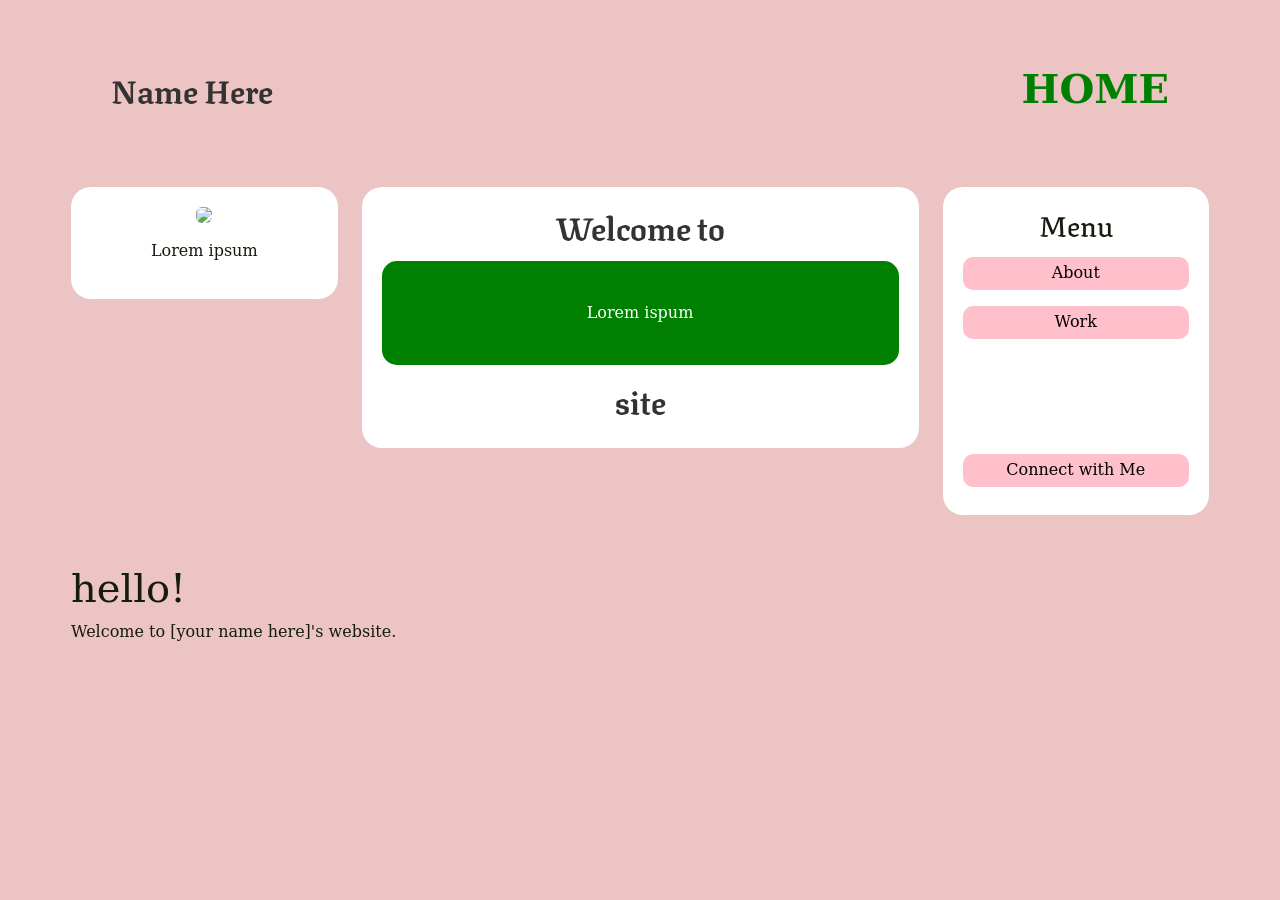
==== about.html @ 0a9ec125 "Copy from old repo" ====
<!DOCTYPE html>
<html lang="en">

	<head>
		<link rel="stylesheet" href="https://cdnjs.cloudflare.com/ajax/libs/animate.css/4.1.1/animate.min.css"/>
		
		<meta name="viewport" content="width=device-width, initial-scale=1">

		<title>Your Name Page</title>

		<link href="https://cdn.jsdelivr.net/npm/bootstrap@5.3.8/dist/css/bootstrap.min.css" rel="stylesheet" integrity="sha384-sRIl4kxILFvY47J16cr9ZwB07vP4J8+LH7qKQnuqkuIAvNWLzeN8tE5YBujZqJLB" crossorigin="anonymous">

		<link href="./styles/style.css" rel="stylesheet">
	</head>
	
	<body>
    <header> 
      <div class="container mt-4"> 
        <div class="header d-flex justify-content-between align-items-center">
          <h2>Name Here</h2>
          <h1 class="fw-bold">HOME</h1>
        </div>
      </div>
    </header>
    <div class="container mt-4">
      <div class="row g-4">
        <!--Left-->
        <div class="col-md-3">
          <div class="card-custom text-center">
            <img src="https://via.placeholder.com/200" class="img-fluid rounded mb-3">
            <p>Lorem ipsum</p>
          </div>
        </div>
        <!--Center-->
        <div class="col-md-6">
          <div class="card-custom text-center">
            <h2>Welcome to</h2>
            <div class="green-box my-3">
              Lorem ispum
            </div>
            <h2>site</h2>
          </div>
        </div>
        <!--Right-->
        <div class="col-md-3">
          <div class="card-custom text-center">
            <h3>Menu</h3>
            <button class="btn btn-pink w-100 my-2">About</button>
            <button class="btn btn-pink w-100 my-2">Work</button>
            <div class="my-3">
              <span class="circle"></span>
              <span class="circle"></span>
              <span class="circle"></span>
            </div>
            <button class="btn btn-pink w-100 my-2">Connect with Me</button>
          </div>
        </div>
      </div>
    </div>

		<div class="container py-5">
                <h1>hello!</h1>
                <p>Welcome to [your name here]'s website.</p>
		</div>

        <!-- and here -->

		<script src="https://cdn.jsdelivr.net/npm/bootstrap@5.3.8/dist/js/bootstrap.bundle.min.js" integrity="sha384-FKyoEForCGlyvwx9Hj09JcYn3nv7wiPVlz7YYwJrWVcXK/BmnVDxM+D2scQbITxI" crossorigin="anonymous"></script>
		<script src="js/main.js"></script>
	</body>
</html>
---- styles/style.css ----
@import url('https://fonts.googleapis.com/css2?family=Texturina:ital,opsz,wght@0,12..72,100..900;1,12..72,100..900&display=swap');

@font-face {
    font-family: "DejaVu Serif";
    src: url("fonts/DejaVuSerif.ttf") format("truetype");
}

:root {
    --bg-color: #ecc4c3; 
    --text-color: #151C0D; 
    --highlight-color-one: #83944C; 
    --highlight-color-two: #DFA768; 
}

body {
    background-color: var(--bg-color);
    color: var(--text-color);
    font-family: "DejaVu Serif", serif;
    
}
/* Hero Section */
.hero-section {
    background: url('../images/fheader.jpg') no-repeat center;
    opacity: 50%;
    background-size: cover;
    background-position: center;
    padding-top: 100px;
    height: 25vh;
    display: flex;
    align-items: left;
    justify-content: left;
    color: white;
}

.bg-light {
    background-color: red;
}

.hero-section h1 {
    color: #915466;
    font-family: "DejaVu Serif", serif;
    font-weight: 600;
}

h2, h3, h4, h5 {
    font-family: "Texturina", serif;
    color: #151C0D;
}

.hero-section .lead {
    font-size: 1.5rem;
}

.carousel-inner img {
    width: 100%; 
    aspect-ratio: 16/9;
    object-fit: cover;
}

.carousel-control-prev img {
    width: 50%; 
    aspect-ratio: 1/1;
    object-fit: cover;
}

.carousel-control-next img {
    width: 50%; 
    aspect-ratio: 1/1;
    object-fit: cover;
}

.btn {
    background-color: var(--highlight-color-two);
    color: #151C0D;
    border: none;
    padding: 2%;
}

.work-card img {
    height: 300px;
    object-fit: cover;
    border-radius: 5%;
    filter: sepia(20%);
}

.work-card {
    font-family: "DejaVu Serif", serif;
    border-radius: 5%;
    border: none;
    background: #83944C;
    color: #FFFDF1;
}

h2 {
    font-weight: 700;
    color: #333;
}

.modal-body img {
    width: 100%;
}

.container { 
    padding: 1px
}

.footer { 
    width: 100%;
    height: 10vh;
    background-color: #ac7283;
    list-style-type: none;
    display: flex;
    padding-top: 3%;
}

.footer-link { 
    color: #fcf9f0;
    text-decoration: none;
}

.card-custom { 
  background: white; 
  border-radius: 20px; 
  padding: 20px; 
}

.header { 
  background: url('image') center/cover no-repeat;
  border-radius: 20px; 
  padding: 40px; 
  color: green; 
}

.green-box { 
  background-color: green; 
  color: white; 
  padding: 40px; 
  border-radius: 15px; 
}

.btn-pink { 
  background-color: pink; 
  color: black; 
  border-radius: 10px; 
}

.circle { 
  width: 50px; 
  height: 50px; 
  background: white; 
  border-radius: 50%; 
  display: inline-block; 
  margin: 5px;
}
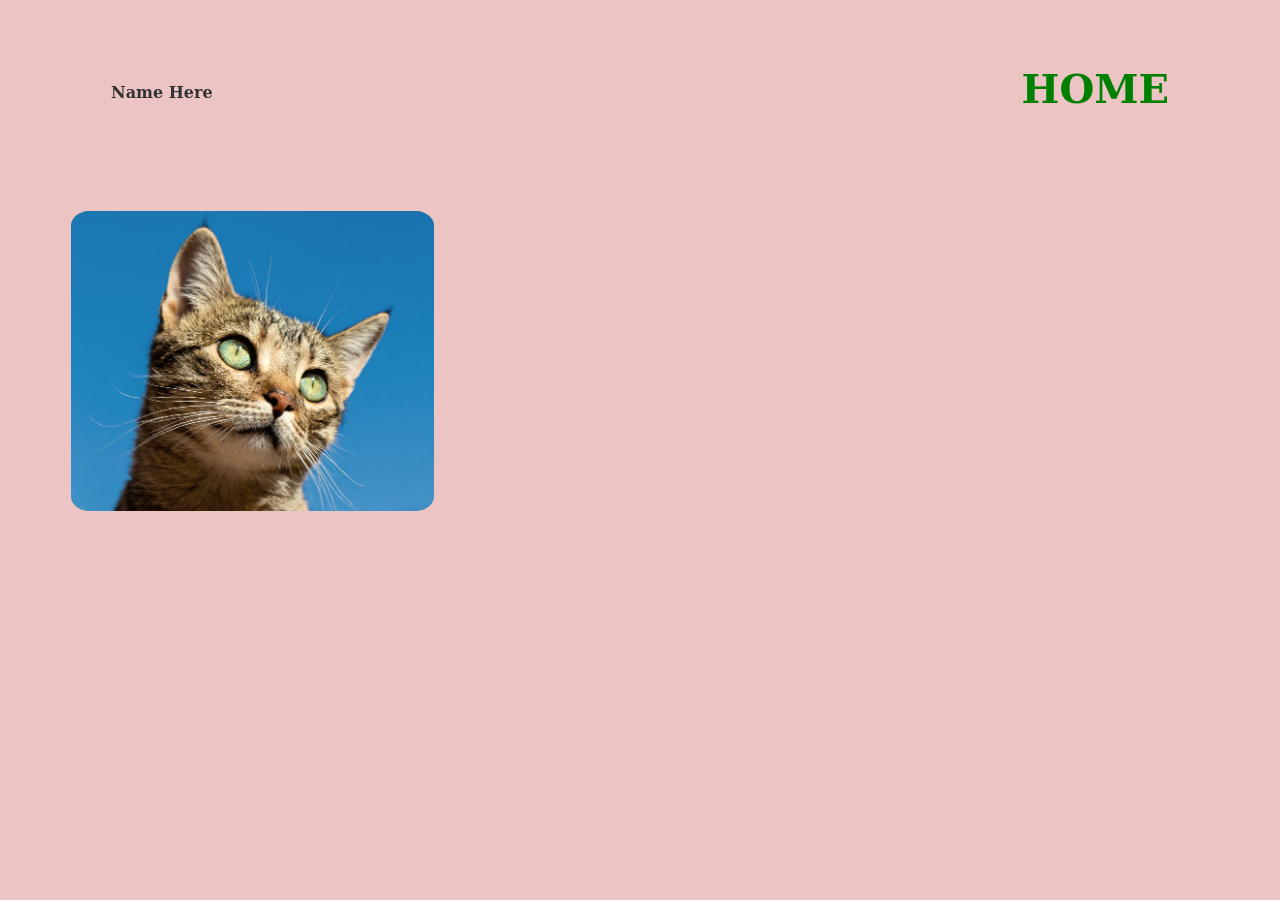
==== commit b9248787: "About, home Learning gallery, added links" ====
--- a/about.html
+++ b/about.html
@@ -6,7 +6,7 @@
 		
 		<meta name="viewport" content="width=device-width, initial-scale=1">
 
-		<title>Your Name Page</title>
+		<title>Gwynnevere Vang</title>
 
 		<link href="https://cdn.jsdelivr.net/npm/bootstrap@5.3.8/dist/css/bootstrap.min.css" rel="stylesheet" integrity="sha384-sRIl4kxILFvY47J16cr9ZwB07vP4J8+LH7qKQnuqkuIAvNWLzeN8tE5YBujZqJLB" crossorigin="anonymous">
 
@@ -17,54 +17,26 @@
     <header> 
       <div class="container mt-4"> 
         <div class="header d-flex justify-content-between align-items-center">
-          <h2>Name Here</h2>
+          <a class="about-link" href="index.html">Name Here</a>
           <h1 class="fw-bold">HOME</h1>
         </div>
       </div>
     </header>
-    <div class="container mt-4">
-      <div class="row g-4">
-        <!--Left-->
-        <div class="col-md-3">
-          <div class="card-custom text-center">
-            <img src="https://via.placeholder.com/200" class="img-fluid rounded mb-3">
-            <p>Lorem ipsum</p>
-          </div>
-        </div>
-        <!--Center-->
-        <div class="col-md-6">
-          <div class="card-custom text-center">
-            <h2>Welcome to</h2>
-            <div class="green-box my-3">
-              Lorem ispum
+    <section id="work" class="py-5 sans-serif">
+        <div class="container">
+          <div class="row g-4">
+            <!-- Work 1 -->
+            <div class="col-md-4">
+              <div class="card h-100 work-card">
+                <img src="images/bluecat.webp" alt="A grey striped cat with bright blue eyes class=image">
+                  <dic class="overlay" data-bs-toggle="modal" data-bs-target="#projOneDetails">
+                  </dic>
+                  
+                </div>
+              </div>
             </div>
-            <h2>site</h2>
-          </div>
-        </div>
-        <!--Right-->
-        <div class="col-md-3">
-          <div class="card-custom text-center">
-            <h3>Menu</h3>
-            <button class="btn btn-pink w-100 my-2">About</button>
-            <button class="btn btn-pink w-100 my-2">Work</button>
-            <div class="my-3">
-              <span class="circle"></span>
-              <span class="circle"></span>
-              <span class="circle"></span>
-            </div>
-            <button class="btn btn-pink w-100 my-2">Connect with Me</button>
-          </div>
-        </div>
-      </div>
+
     </div>
-
-		<div class="container py-5">
-                <h1>hello!</h1>
-                <p>Welcome to [your name here]'s website.</p>
-		</div>
-
-        <!-- and here -->
-
 		<script src="https://cdn.jsdelivr.net/npm/bootstrap@5.3.8/dist/js/bootstrap.bundle.min.js" integrity="sha384-FKyoEForCGlyvwx9Hj09JcYn3nv7wiPVlz7YYwJrWVcXK/BmnVDxM+D2scQbITxI" crossorigin="anonymous"></script>
 		<script src="js/main.js"></script>
 	</body>
--- a/styles/style.css
+++ b/styles/style.css
@@ -151,4 +151,33 @@
   border-radius: 50%; 
   display: inline-block; 
   margin: 5px;
+}
+
+.about-link { 
+    font-weight: 700;
+    color: #333;
+    text-decoration: none;
+}
+
+.image {
+  display: block;
+  width: 100%;
+  height: auto;
+}
+
+.overlay {
+  position: absolute;
+  top: 0;
+  bottom: 0;
+  left: 0;
+  right: 0;
+  height: 100%;
+  width: 100%;
+  opacity: 0;
+  transition: .5s ease;
+  background-color: #008CBA;
+}
+
+.container:hover .overlay {
+  opacity: 1;
 }
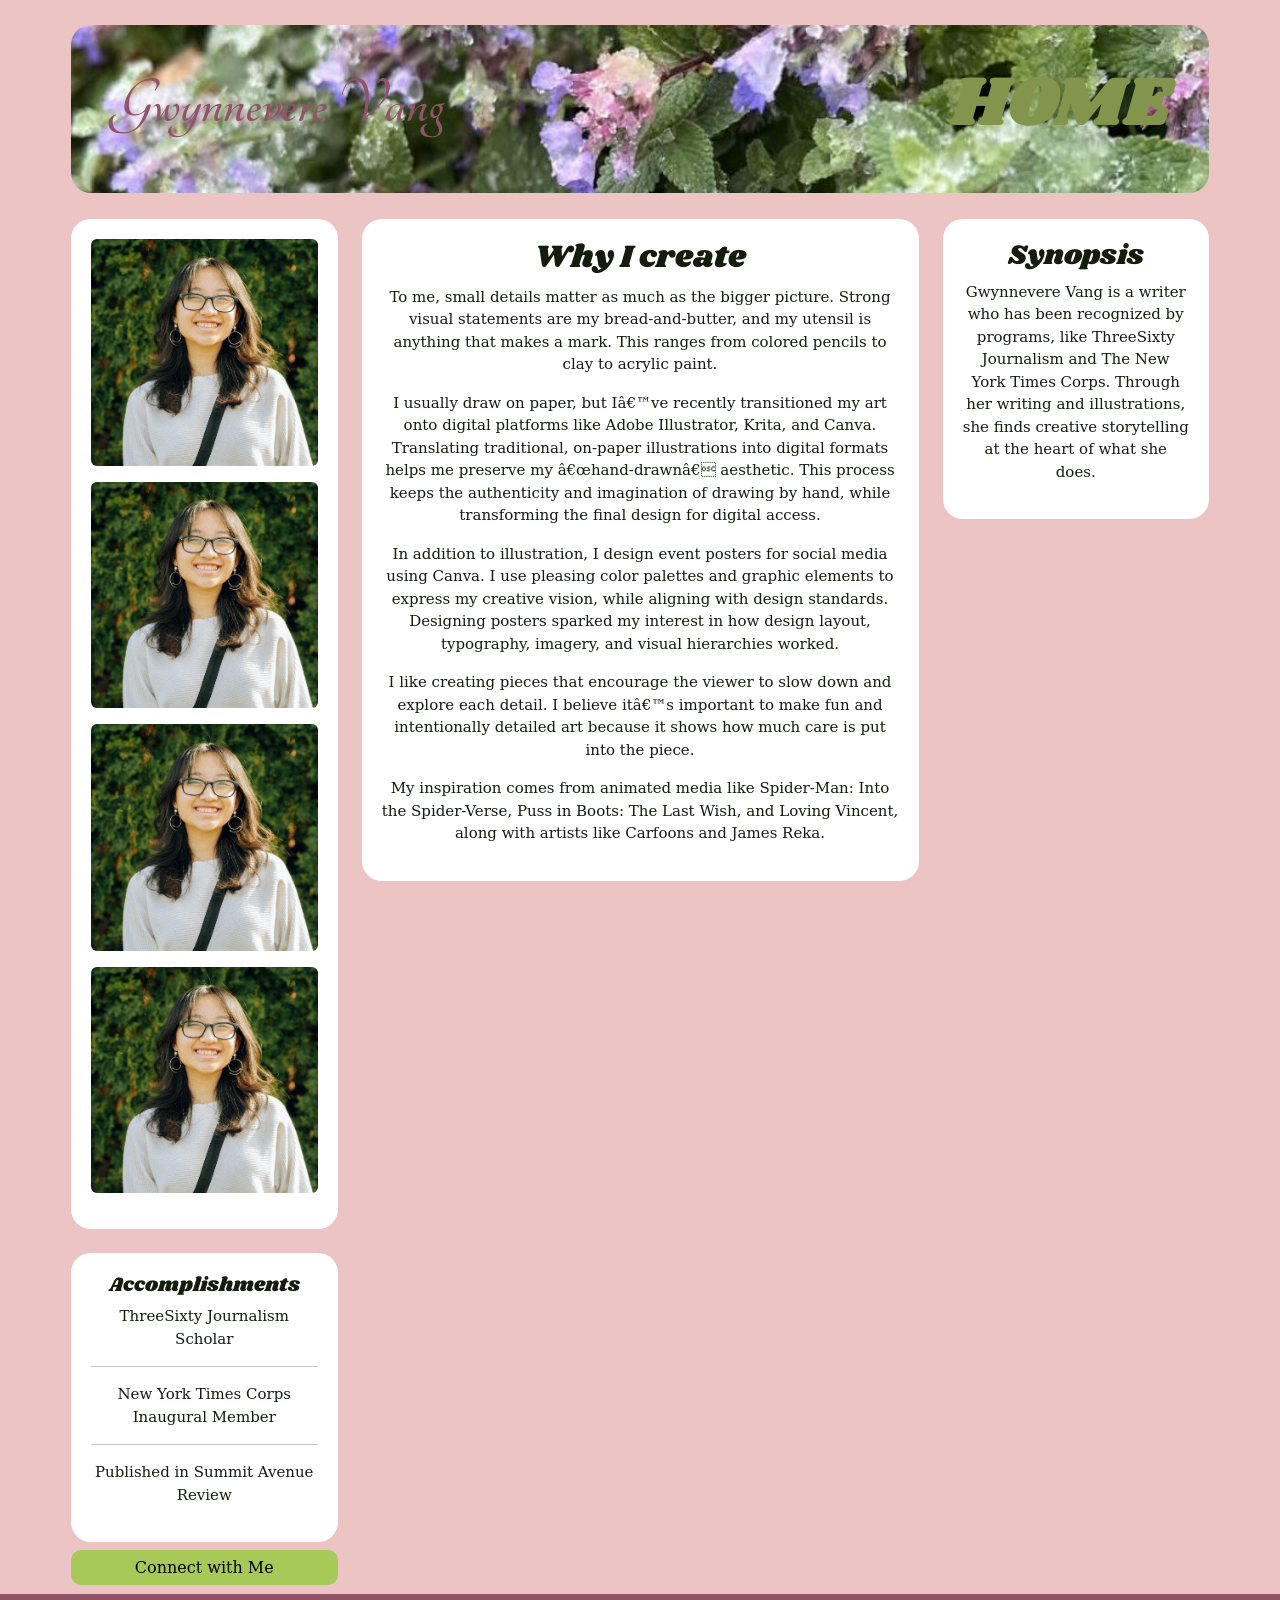
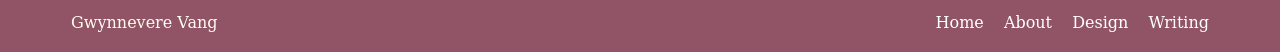
==== commit 16ed3759: "Formatted About page, links Formatted my About page, added links to my pages" ====
--- a/about.html
+++ b/about.html
@@ -17,24 +17,70 @@
     <header> 
       <div class="container mt-4"> 
         <div class="header d-flex justify-content-between align-items-center">
-          <a class="about-link" href="index.html">Name Here</a>
-          <h1 class="fw-bold">HOME</h1>
+          <h2 class="about-link" href="index.html">Gwynnevere Vang</h2>
+          <h1 class="fw-bold" href="index.html">HOME</h1>
         </div>
       </div>
     </header>
-    <section id="work" class="py-5 sans-serif">
-        <div class="container">
-          <div class="row g-4">
-            <!-- Work 1 -->
-            <div class="col-md-4">
-              <div class="card h-100 work-card">
-                <img src="images/bluecat.webp" alt="A grey striped cat with bright blue eyes class=image">
-                  <dic class="overlay" data-bs-toggle="modal" data-bs-target="#projOneDetails">
-                  </dic>
-                  
-                </div>
-              </div>
+    <div class="container mt-4">
+      <div class="row g-4">
+        <!--Left-->
+        <div class="col-md-3">
+          <div class="card-custom text-center">
+            <img src="images/headshot.webp" class="img-fluid rounded mb-3">
+            <img src="images/headshot.webp" class="img-fluid rounded mb-3">
+            <img src="images/headshot.webp" class="img-fluid rounded mb-3">
+            <img src="images/headshot.webp" class="img-fluid rounded mb-3">
+          </div>
+        </div>
+        <!--Center-->
+        <div class="col-md-6">
+          <div class="card-custom text-center">
+            <h2>Why I create</h2>
+            <p>
+              To me, small details matter as much as the bigger picture. Strong visual statements are my bread-and-butter, and my utensil is anything that makes a mark. This ranges from colored pencils to clay to acrylic paint.
+            </p>
+            <p>I usually draw on paper, but I’ve recently transitioned my art onto digital platforms like Adobe Illustrator, Krita, and Canva. Translating traditional, on-paper illustrations into digital formats helps me preserve my “hand-drawn” aesthetic. This process keeps the authenticity and imagination of drawing by hand, while transforming the final design for digital access.
+            </p>
+            <p>In addition to illustration, I design event posters for social media using Canva. I use pleasing color palettes and graphic elements to express my creative vision, while aligning with design standards. Designing posters sparked my interest in how design layout, typography, imagery, and visual hierarchies worked.</p>
+            <p>I like creating pieces that encourage the viewer to slow down and explore each detail. I believe it’s important to make fun and intentionally detailed art because it shows how much care is put into the piece. </p>
+            <p>My inspiration comes from animated media like Spider-Man: Into the Spider-Verse, Puss in Boots: The Last Wish, and Loving Vincent, along with artists like Carfoons and James Reka. 
+            </p>
+          </div>
+        </div>
+        <!--Right-->
+        <div class="col-md-3">
+          <div class="card-custom text-center">
+            <h3>Synopsis</h3>
+            <p>Gwynnevere Vang is a writer who has been recognized by programs, like ThreeSixty Journalism and The New York Times Corps. Through her writing and illustrations, she finds creative storytelling at the heart of what she does. </p>
             </div>
+        </div>
+        <div class="col-md-3">
+          <div class="card-custom text-center">
+            <h5>Accomplishments</h5>
+            <p>ThreeSixty Journalism Scholar</p>
+            <hr>
+            <p>New York Times Corps  Inaugural Member</p>
+            <hr>
+            <p>Published in Summit Avenue Review</p>
+            </div>
+            <button class="btn btn-green w-100 my-2">Connect with Me</button>
+          </div>
+        </div>
+      </div>
+    </div>
+
+    <footer class="footer p-3">
+      <div class="container d-flex justify-content-between">
+        <span>Gwynnevere Vang</span>
+        <div>
+          <a href="index.html">Home</a>
+          <a href="#">About</a>
+          <a href="design.html">Design</a>
+          <a href="writing.html">Writing</a>
+        </div>
+      </div>
+    </footer>
 
     </div>
 		<script src="https://cdn.jsdelivr.net/npm/bootstrap@5.3.8/dist/js/bootstrap.bundle.min.js" integrity="sha384-FKyoEForCGlyvwx9Hj09JcYn3nv7wiPVlz7YYwJrWVcXK/BmnVDxM+D2scQbITxI" crossorigin="anonymous"></script>
--- a/styles/style.css
+++ b/styles/style.css
@@ -1,4 +1,8 @@
 @import url('https://fonts.googleapis.com/css2?family=Texturina:ital,opsz,wght@0,12..72,100..900;1,12..72,100..900&display=swap');
+
+@import url('https://fonts.googleapis.com/css2?family=Shrikhand&display=swap');
+
+@import url('https://fonts.googleapis.com/css2?family=Tangerine:wght@400;700&display=swap');
 
 @font-face {
     font-family: "DejaVu Serif";
@@ -32,18 +36,25 @@
     color: white;
 }
 
-.bg-light {
-    background-color: red;
+.hero-section h1 {
+    color: #915466;
+    font-family: "Shrikhand";
 }
 
-.hero-section h1 {
+.header h1 { 
+    font-family: "Shrikhand";
+    font-size: 67px;
+}
+
+.header h2 { 
+    font-family: "Tangerine";
+    font-size: 67px;
+    font-weight: 200px;
     color: #915466;
-    font-family: "DejaVu Serif", serif;
-    font-weight: 600;
 }
 
 h2, h3, h4, h5 {
-    font-family: "Texturina", serif;
+    font-family: "Shrikhand";
     color: #151C0D;
 }
 
@@ -76,6 +87,9 @@
     padding: 2%;
 }
 
+.btn-pink { 
+    background-color: #e99ab2;
+}
 .work-card img {
     height: 300px;
     object-fit: cover;
@@ -91,11 +105,6 @@
     color: #FFFDF1;
 }
 
-h2 {
-    font-weight: 700;
-    color: #333;
-}
-
 .modal-body img {
     width: 100%;
 }
@@ -104,53 +113,45 @@
     padding: 1px
 }
 
-.footer { 
-    width: 100%;
-    height: 10vh;
-    background-color: #ac7283;
-    list-style-type: none;
-    display: flex;
-    padding-top: 3%;
-}
-
-.footer-link { 
-    color: #fcf9f0;
-    text-decoration: none;
-}
-
 .card-custom { 
   background: white; 
   border-radius: 20px; 
   padding: 20px; 
+  font-size: 15px;
+}
+
+.card-custom h2 { 
+    text-align: center;
+}
+
+.card-custom img { 
+    width: auto; 
+    aspect-ratio: 1/1;  
+    object-fit: cover; 
 }
 
 .header { 
-  background: url('image') center/cover no-repeat;
+  background: url('../images/fheader.jpg') center/cover no-repeat;
   border-radius: 20px; 
   padding: 40px; 
-  color: green; 
+  color: #83944C; 
+}
+
+.header img { 
+    opacity: 75%;
 }
 
 .green-box { 
-  background-color: green; 
+  background-color: #a7c957; 
   color: white; 
   padding: 40px; 
   border-radius: 15px; 
 }
 
-.btn-pink { 
-  background-color: pink; 
+.btn-green { 
+  background-color: #a7c957; 
   color: black; 
   border-radius: 10px; 
-}
-
-.circle { 
-  width: 50px; 
-  height: 50px; 
-  background: white; 
-  border-radius: 50%; 
-  display: inline-block; 
-  margin: 5px;
 }
 
 .about-link { 
@@ -165,19 +166,13 @@
   height: auto;
 }
 
-.overlay {
-  position: absolute;
-  top: 0;
-  bottom: 0;
-  left: 0;
-  right: 0;
-  height: 100%;
-  width: 100%;
-  opacity: 0;
-  transition: .5s ease;
-  background-color: #008CBA;
+.footer { 
+    background-color: #915466;
+    color: #FFFDF1;
 }
 
-.container:hover .overlay {
-  opacity: 1;
+.footer a { 
+    color: white;
+    margin-left: 15px;
+    text-decoration: none;
 }
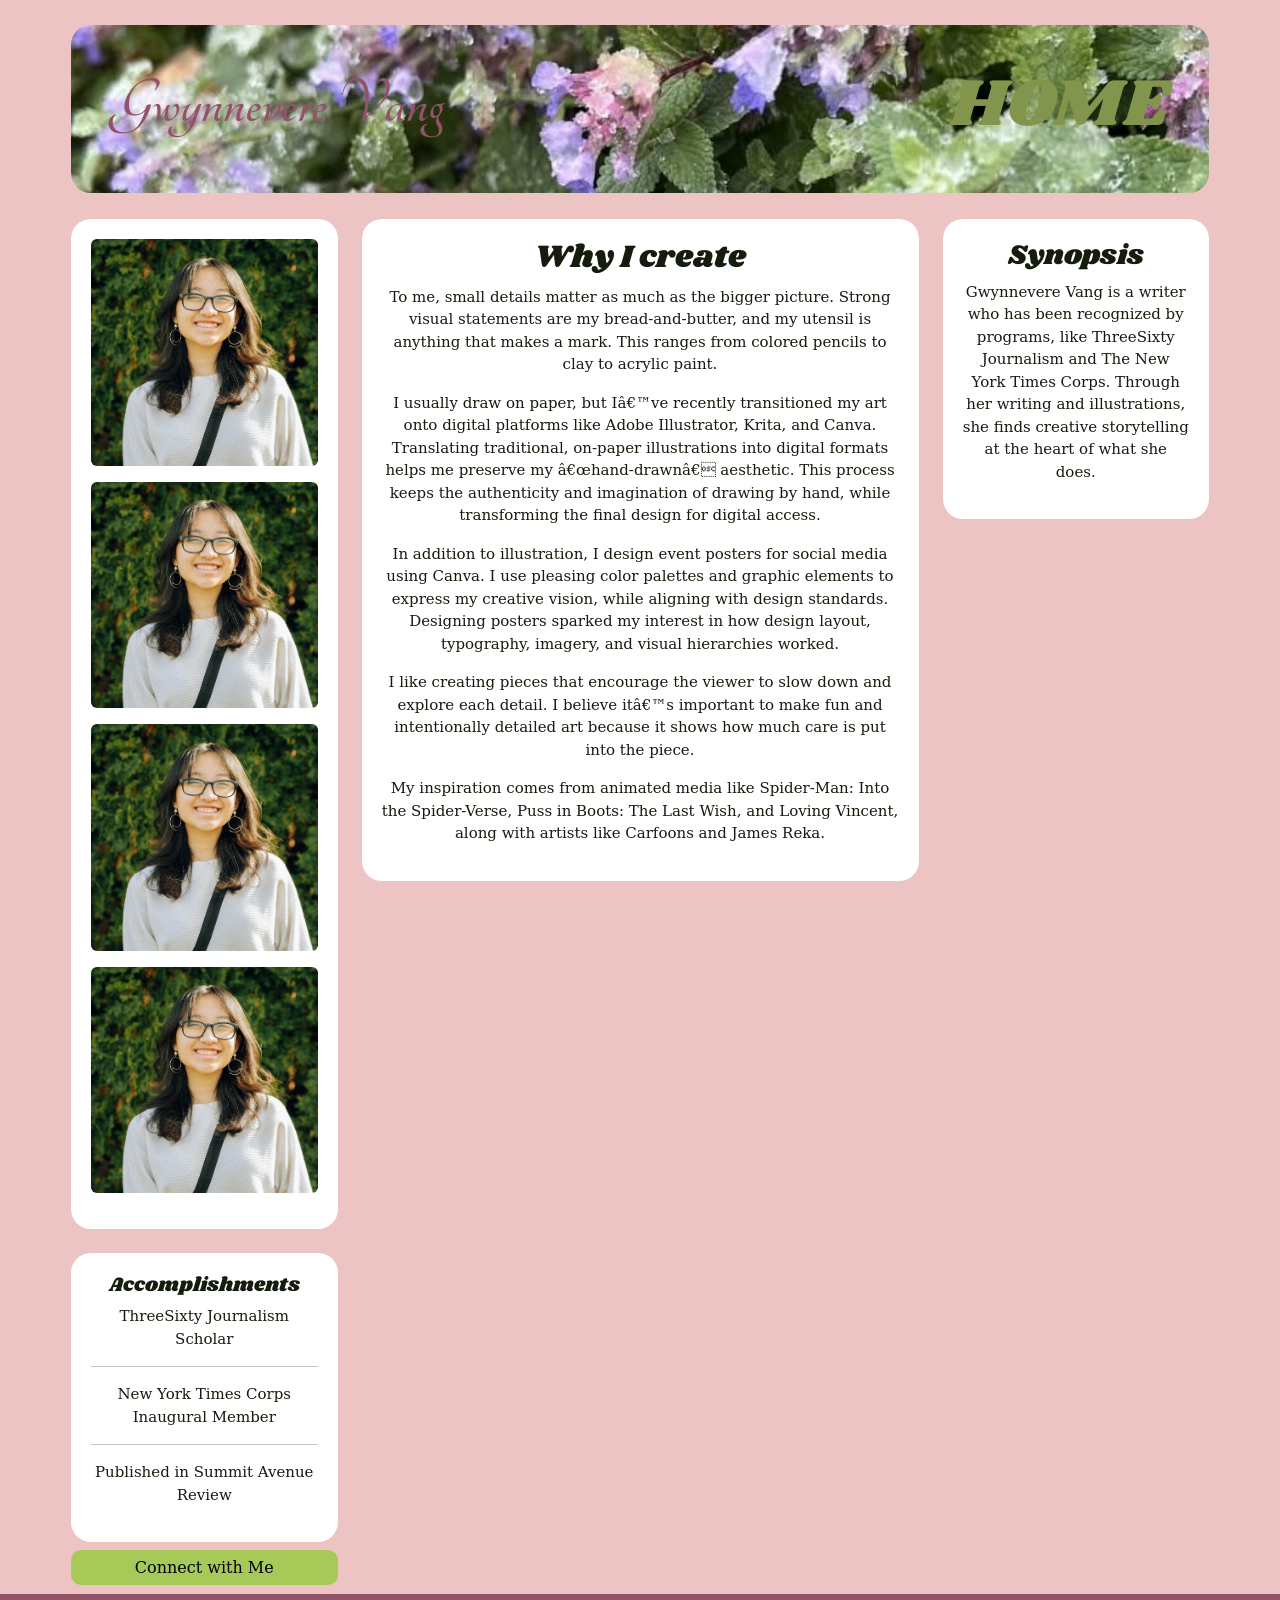
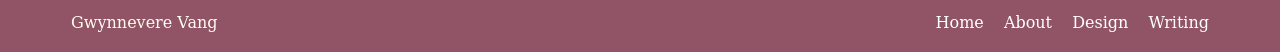
==== commit e3ca792a: "Design gallery Added my design page gallery, along with footer and header. I also added image hover," ====
--- a/about.html
+++ b/about.html
@@ -17,9 +17,9 @@
     <header> 
       <div class="container mt-4"> 
         <div class="header d-flex justify-content-between align-items-center">
-          <h2 class="about-link" href="index.html">Gwynnevere Vang</h2>
-          <h1 class="fw-bold" href="index.html">HOME</h1>
-        </div>
+          <h2 class="about-link"><a href="index.html">Gwynnevere Vang</a></h2>
+				<h1 class="home-link"><a href="index.html">HOME</a></h1>
+				</div>
       </div>
     </header>
     <div class="container mt-4">
--- a/styles/style.css
+++ b/styles/style.css
@@ -41,12 +41,17 @@
     font-family: "Shrikhand";
 }
 
-.header h1 { 
+.header a{ 
+    text-decoration: none;
+}
+
+.header h1 a{ 
     font-family: "Shrikhand";
     font-size: 67px;
-}
-
-.header h2 { 
+    color: #83944C;
+}
+
+.header h2 a{ 
     font-family: "Tangerine";
     font-size: 67px;
     font-weight: 200px;
@@ -146,6 +151,7 @@
   color: white; 
   padding: 40px; 
   border-radius: 15px; 
+  font-size: 30px;
 }
 
 .btn-green { 
@@ -160,10 +166,32 @@
     text-decoration: none;
 }
 
-.image {
+.card-custom img {
   display: block;
   width: 100%;
   height: auto;
+}
+
+.design-gallery { 
+    display: flex;
+    flex-wrap: wrap;
+    justify-content: center;
+    grid-gap: 15px;
+    padding: 20px;
+}
+
+.gallery-item img { 
+    width: 200px;
+    height: 200px;
+    object-fit: cover;
+    display: block;
+    opacity: 1;
+    transition: 0.3s ease;
+}
+
+.gallery-item img:hover { 
+    opacity: 0.5;
+    transform: 1.05;
 }
 
 .footer { 
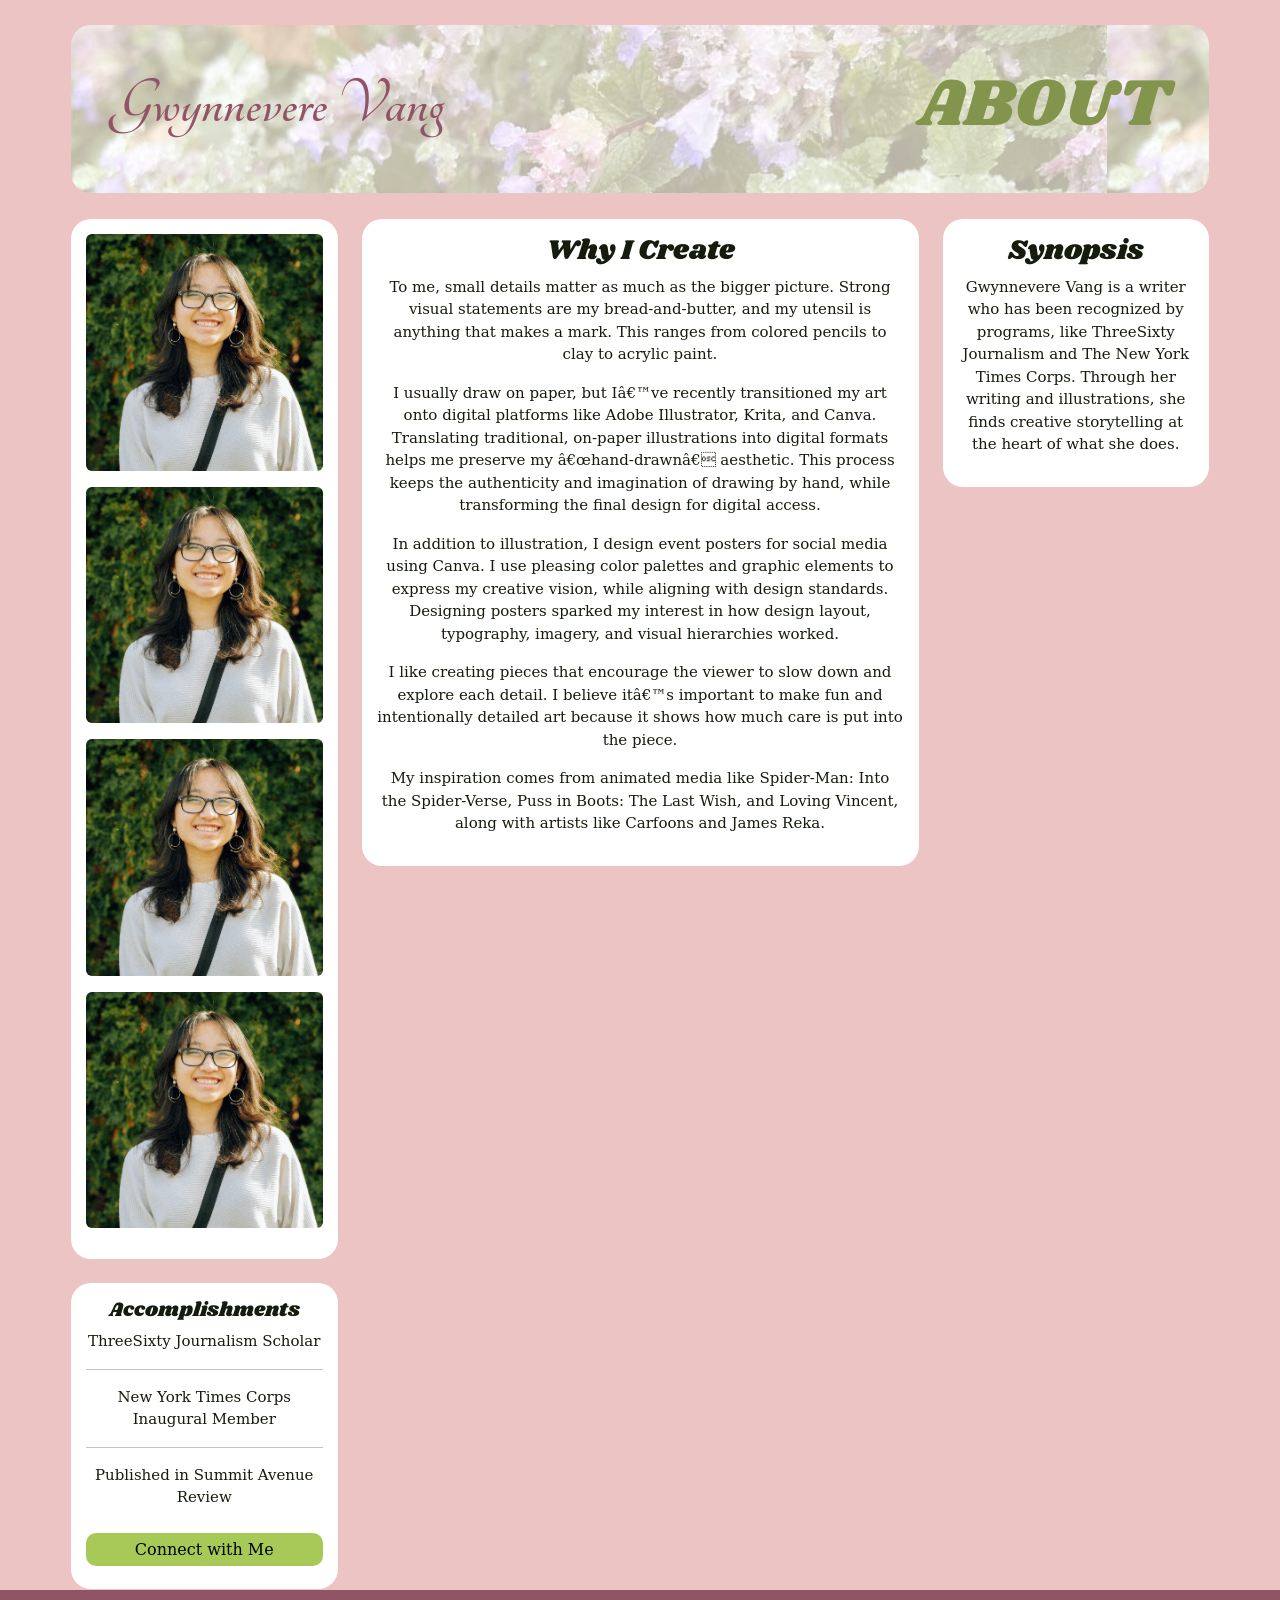
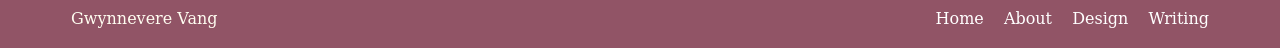
==== commit 702ec29e: "Update_05/06 Added animation, background blend, changed HOME center box fonts" ====
--- a/about.html
+++ b/about.html
@@ -18,7 +18,7 @@
       <div class="container mt-4"> 
         <div class="header d-flex justify-content-between align-items-center">
           <h2 class="about-link"><a href="index.html">Gwynnevere Vang</a></h2>
-				<h1 class="home-link"><a href="index.html">HOME</a></h1>
+				<h1 class="home-link"><a href="about.html">ABOUT</a></h1>
 				</div>
       </div>
     </header>
@@ -36,7 +36,8 @@
         <!--Center-->
         <div class="col-md-6">
           <div class="card-custom text-center">
-            <h2>Why I create</h2>
+            <h3 class="ani">Why I Create</h3>
+
             <p>
               To me, small details matter as much as the bigger picture. Strong visual statements are my bread-and-butter, and my utensil is anything that makes a mark. This ranges from colored pencils to clay to acrylic paint.
             </p>
@@ -51,19 +52,18 @@
         <!--Right-->
         <div class="col-md-3">
           <div class="card-custom text-center">
-            <h3>Synopsis</h3>
+            <h3 class="ani">Synopsis</h3>
             <p>Gwynnevere Vang is a writer who has been recognized by programs, like ThreeSixty Journalism and The New York Times Corps. Through her writing and illustrations, she finds creative storytelling at the heart of what she does. </p>
             </div>
         </div>
         <div class="col-md-3">
           <div class="card-custom text-center">
-            <h5>Accomplishments</h5>
+            <h5 class="ani">Accomplishments</h5>
             <p>ThreeSixty Journalism Scholar</p>
             <hr>
             <p>New York Times Corps  Inaugural Member</p>
             <hr>
             <p>Published in Summit Avenue Review</p>
-            </div>
             <button class="btn btn-green w-100 my-2">Connect with Me</button>
           </div>
         </div>
--- a/styles/style.css
+++ b/styles/style.css
@@ -3,6 +3,8 @@
 @import url('https://fonts.googleapis.com/css2?family=Shrikhand&display=swap');
 
 @import url('https://fonts.googleapis.com/css2?family=Tangerine:wght@400;700&display=swap');
+
+@import "animate.css";
 
 @font-face {
     font-family: "DejaVu Serif";
@@ -58,7 +60,11 @@
     color: #915466;
 }
 
-h2, h3, h4, h5 {
+.h2 {
+    font-family: "DejaVu Serif";
+}
+
+h3, h4, h5 {
     font-family: "Shrikhand";
     color: #151C0D;
 }
@@ -121,7 +127,7 @@
 .card-custom { 
   background: white; 
   border-radius: 20px; 
-  padding: 20px; 
+  padding: 15px; 
   font-size: 15px;
 }
 
@@ -136,10 +142,11 @@
 }
 
 .header { 
-  background: url('../images/fheader.jpg') center/cover no-repeat;
+  background-image: url('../images/fheader.jpg'); 
+  background-color: #fcf9f0bd;
+  background-blend-mode: overlay;
   border-radius: 20px; 
   padding: 40px; 
-  color: #83944C; 
 }
 
 .header img { 
@@ -149,9 +156,10 @@
 .green-box { 
   background-color: #a7c957; 
   color: white; 
-  padding: 40px; 
+  padding: 15px;
   border-radius: 15px; 
-  font-size: 30px;
+  font-family: "Tangerine";
+  font-size: 70px;
 }
 
 .btn-green { 
@@ -181,11 +189,12 @@
 }
 
 .gallery-item img { 
-    width: 200px;
-    height: 200px;
+    width: 300px;
+    height: 300px;
     object-fit: cover;
     display: block;
     opacity: 1;
+    border-radius: 10px;
     transition: 0.3s ease;
 }
 
@@ -203,4 +212,14 @@
     color: white;
     margin-left: 15px;
     text-decoration: none;
-}+}
+
+h3.ani:hover {
+  animation: tada;
+  animation-duration: 2s;
+}
+
+h5.ani:hover {
+  animation: tada;
+  animation-duration: 2s;
+}
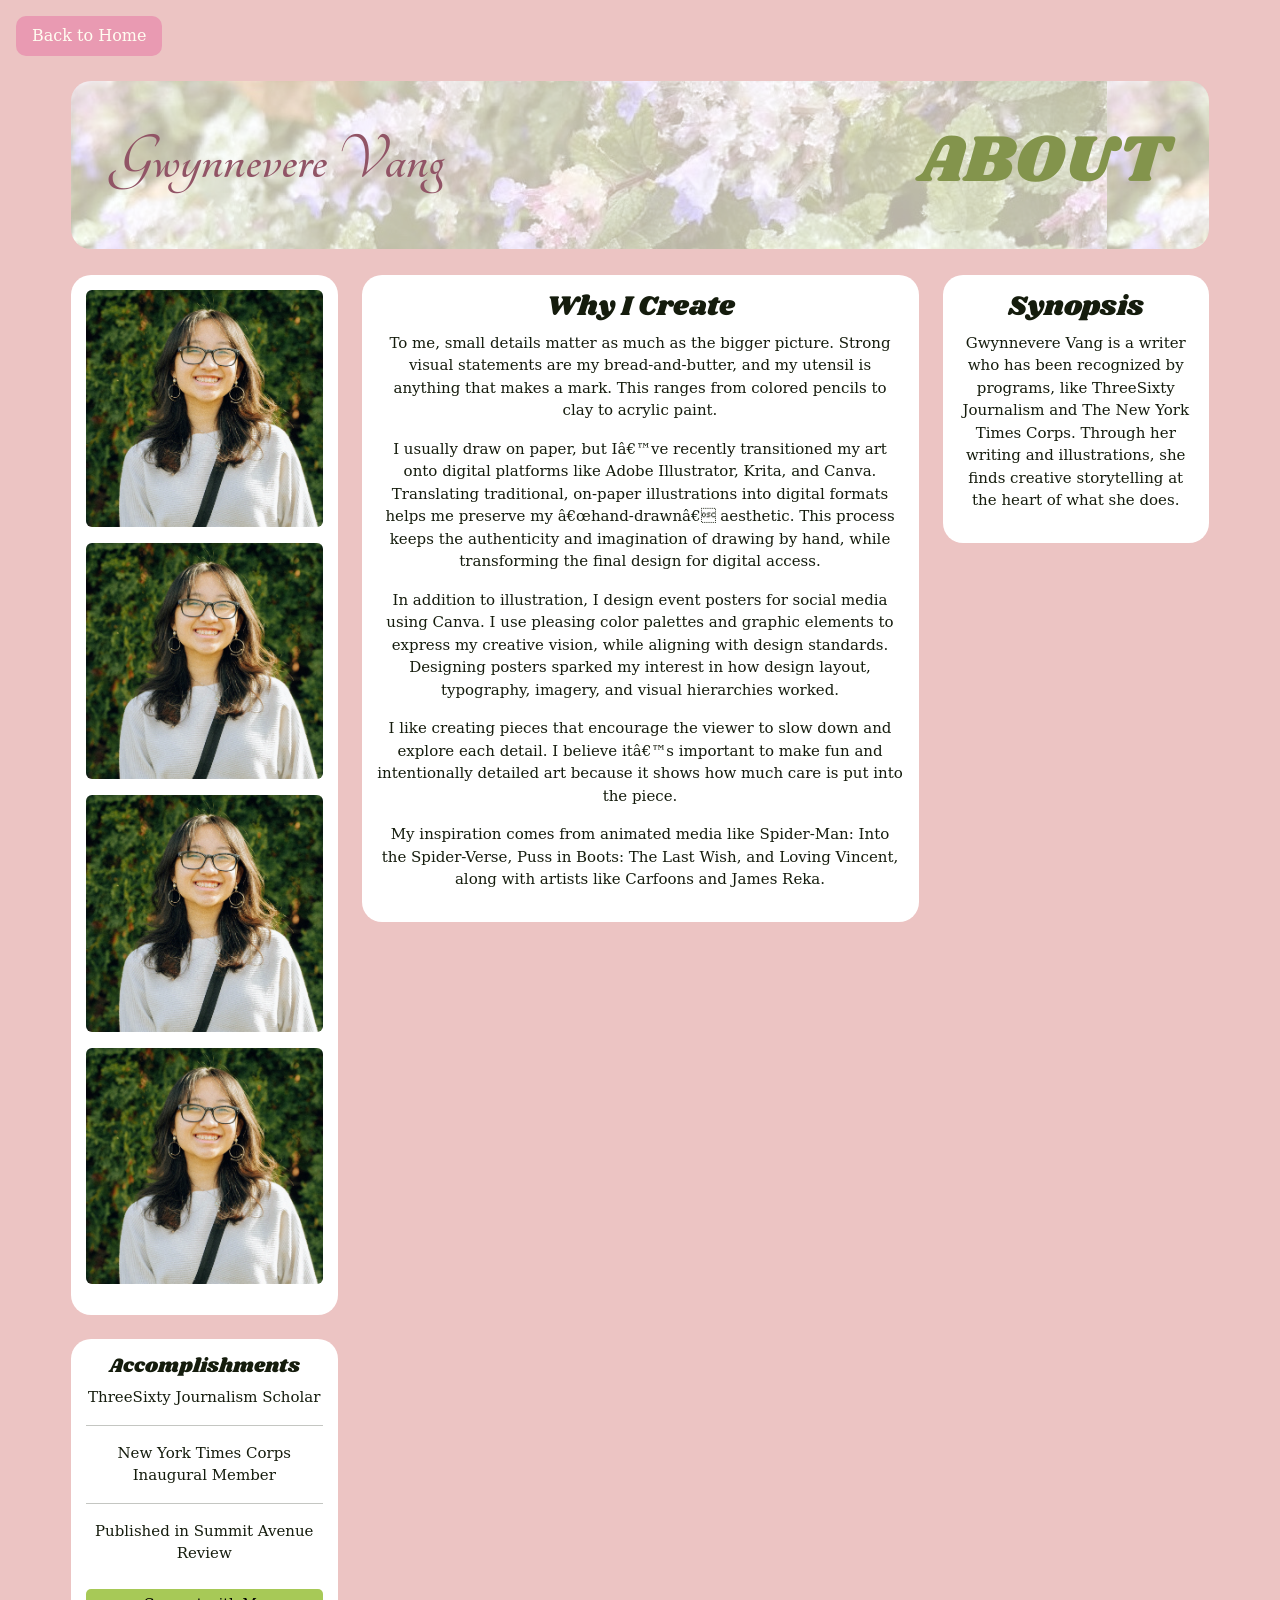
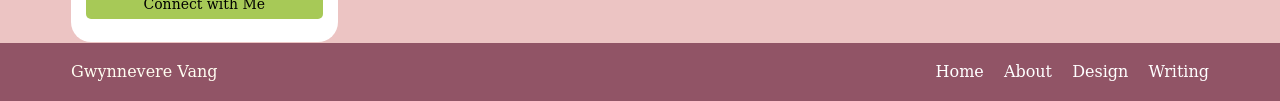
==== commit 4de1cae3: "Writing, Desgins, home button, contact" ====
--- a/about.html
+++ b/about.html
@@ -14,6 +14,9 @@
 	</head>
 	
 	<body>
+    <a href="index.html" class="going-home">
+			<button>Back to Home</button>
+		</a>
     <header> 
       <div class="container mt-4"> 
         <div class="header d-flex justify-content-between align-items-center">
--- a/styles/style.css
+++ b/styles/style.css
@@ -22,11 +22,17 @@
     background-color: var(--bg-color);
     color: var(--text-color);
     font-family: "DejaVu Serif", serif;
-    
+    display: flex;
+    flex-direction: column;
+    min-height: 100vh;
+}
+
+body > .container {
+    flex: 1;
 }
 /* Hero Section */
 .hero-section {
-    background: url('../images/fheader.jpg') no-repeat center;
+    background: url('../images/headerflower.webp') no-repeat center;
     opacity: 50%;
     background-size: cover;
     background-position: center;
@@ -73,24 +79,6 @@
     font-size: 1.5rem;
 }
 
-.carousel-inner img {
-    width: 100%; 
-    aspect-ratio: 16/9;
-    object-fit: cover;
-}
-
-.carousel-control-prev img {
-    width: 50%; 
-    aspect-ratio: 1/1;
-    object-fit: cover;
-}
-
-.carousel-control-next img {
-    width: 50%; 
-    aspect-ratio: 1/1;
-    object-fit: cover;
-}
-
 .btn {
     background-color: var(--highlight-color-two);
     color: #151C0D;
@@ -101,6 +89,46 @@
 .btn-pink { 
     background-color: #e99ab2;
 }
+
+.dropdown-toggle.btn-pink {
+    background-color: #e99ab2;
+    color: #151C0D;
+    border: none;
+}
+
+.dropdown-toggle.btn-pink:hover,
+.btn-pink:hover {
+    background-color: #ecc4c3;
+    color: #151C0D;
+}
+
+.dropdown-menu {
+    width: 100%;
+    min-width: 100%;
+    margin: 0;
+    padding: 0;
+    background: transparent;
+    border: none;
+    box-sizing: border-box;
+}
+
+.dropdown-item {
+    display: block;
+    width: 100%;
+    background-color: #e99ab2;
+    color: #151C0D;
+    border-radius: 10px;
+    margin: 0.2rem 0;
+    padding: 0.4rem 1rem;
+    box-sizing: border-box;
+    text-align: left;
+}
+
+.dropdown-item:hover, .dropdown-item:focus {
+    background-color: #ecc4c3;
+    color: #151C0D;
+}
+
 .work-card img {
     height: 300px;
     object-fit: cover;
@@ -116,8 +144,90 @@
     color: #FFFDF1;
 }
 
-.modal-body img {
-    width: 100%;
+.modal-image {
+    max-height: 65vh;
+    width: auto;
+    max-width: 100%;
+    object-fit: contain;
+    padding: 0.5rem;
+}
+
+.modal-layout { 
+    display: flex;
+    flex-direction: column;
+    align-items: center;
+    height: 95vh; 
+    overflow-y: auto;
+}
+
+.modal-description { 
+    margin-top: auto;
+    padding-top: 0.3rem;
+    padding-bottom: 0.3rem;
+    padding-left: 1rem;
+    padding-right: 1rem;
+}
+
+/* this is css code to normalize your image sizes */
+
+.going-home button { 
+    background-color: #e99ab2;
+    color: #FFFDF1;
+    border: none;
+    padding: 0.5rem 1rem;
+    border-radius: 10px;
+    margin-top: 1rem;
+    margin-left: 1rem;
+    margin-right: 1rem;
+    margin-bottom: 0rem;
+}
+
+.going-home button:hover { 
+    background-color: #e6698e;
+    color: #FFFDF1;
+    transition: 0.3s ease;
+}
+
+
+.contact-link { 
+    font-size: 300%;
+    text-decoration: none;
+    display: inline-block;
+    transition: transform 0.2s ease;
+}
+
+.contact-link:hover { 
+    text-decoration: underline;
+    transition: 0.5s ease;
+    color: #83944C;
+}
+
+.carousel {
+    align-items: center;
+    height: 95vh; 
+    overflow-y: auto;
+    overflow-x: hidden;
+}
+
+.carousel-inner img {
+    /* the width property tells the image to fill the entire container */
+    width: 100%;
+    height: auto;
+    object-fit: contain;
+}
+
+.carousel-control-prev {
+    left: -22px;
+}
+
+.carousel-control-next { 
+    right: -22px
+}
+
+.carousel-control-prev-icon,
+.carousel-control-next-icon { 
+    filter: invert(100%);
+    top: 70%;
 }
 
 .container { 
@@ -165,7 +275,13 @@
 .btn-green { 
   background-color: #a7c957; 
   color: black; 
-  border-radius: 10px; 
+  border-radius: 5px; 
+  font-size: 14px;
+}
+
+.btn-green:hover {
+  background-color: #d4e7a7;
+  color: black;
 }
 
 .about-link { 
@@ -188,9 +304,9 @@
     padding: 20px;
 }
 
-.gallery-item img { 
-    width: 300px;
-    height: 300px;
+.gallery-img { 
+    width: 350px;
+    height: 350px;
     object-fit: cover;
     display: block;
     opacity: 1;
@@ -200,7 +316,46 @@
 
 .gallery-item img:hover { 
     opacity: 0.5;
-    transform: 1.05;
+    transform: scale(1.05);
+}
+
+.overlay { 
+    position: absolute;
+    top: 0;
+    left: 0;
+    width: 100%;
+    height: 100%;
+    background-color: rgba(0, 0, 0, 0.5);
+    color: rgba(255, 255, 255, 0.658);
+    display: flex;
+    align-items: center;
+    justify-content: center;
+    opacity: 0;
+    transition: opacity 0.3s ease;
+}
+
+.modal-body {
+    display: flex;
+    justify-content: center;
+    margin: 1rem auto 0;
+    text-align: center;
+    padding: 2rem;
+}
+
+.modal-content-wrapper {
+    max-width: 700px;
+    width: 100%;
+}
+
+.modal-content-wrapper img { 
+    width: 100%;
+    height: auto;
+    border-radius: 10px;
+}
+
+.modal-content-wrapper {
+    margin-top: 1rem;
+    color: #333;
 }
 
 .footer { 
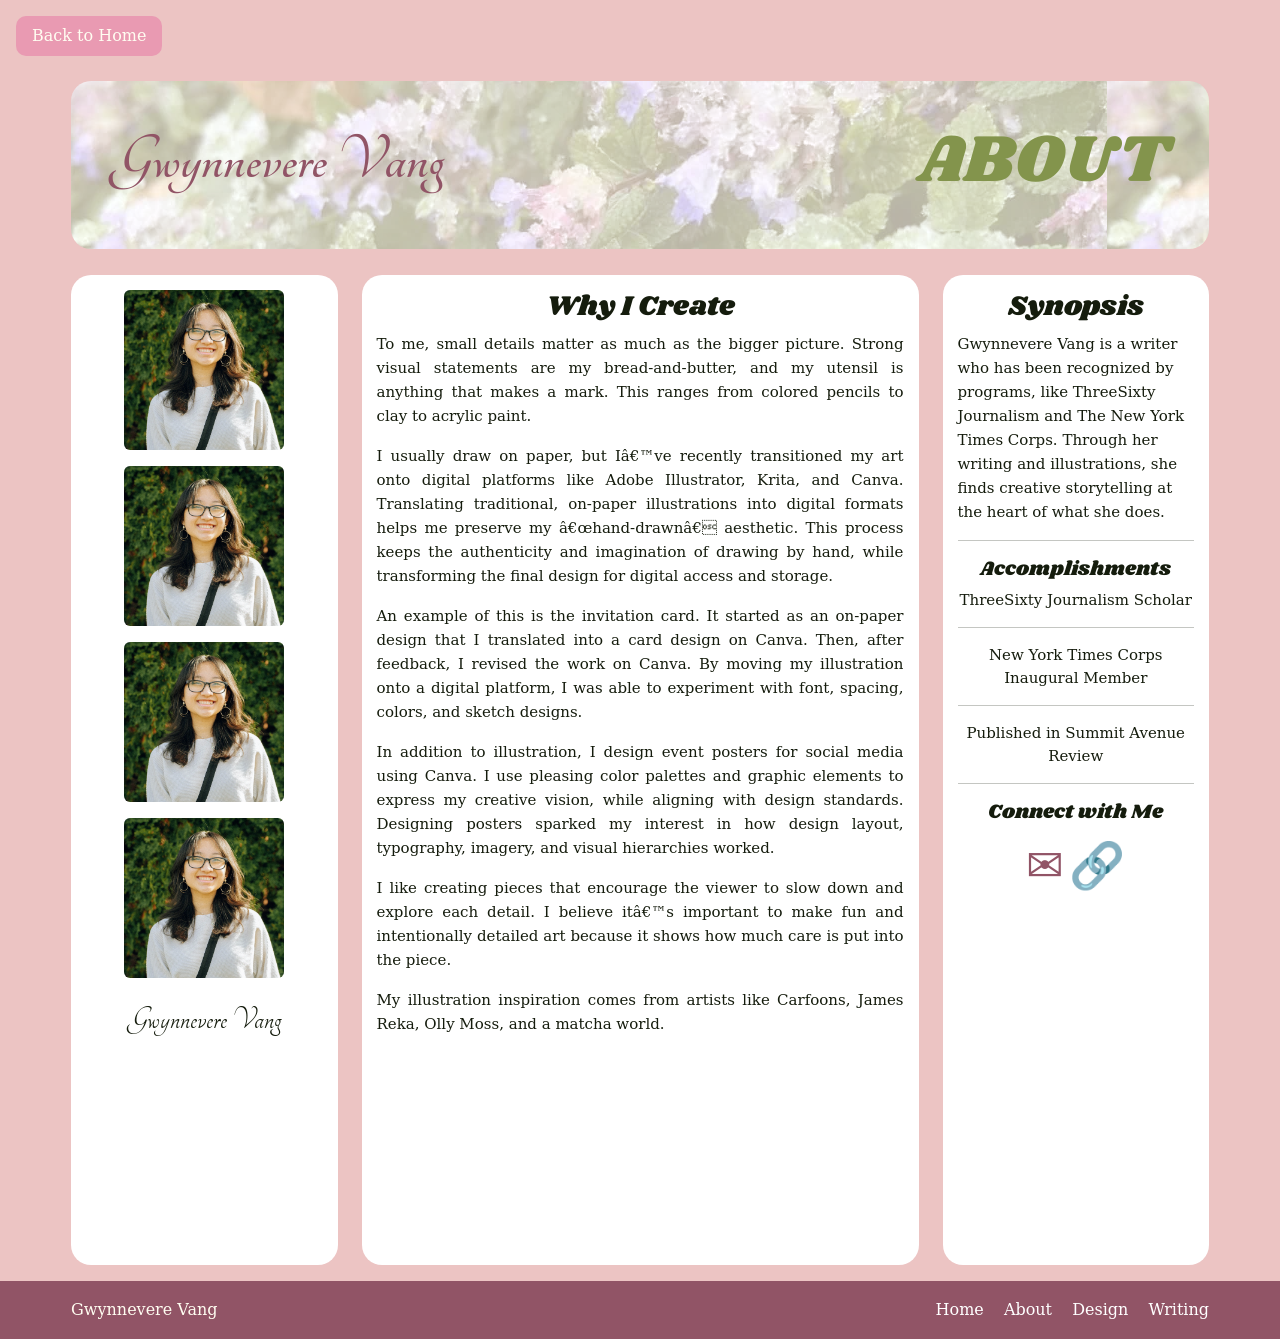
==== commit 03d5c47a: "Finished pages" ====
--- a/about.html
+++ b/about.html
@@ -29,45 +29,48 @@
       <div class="row g-4">
         <!--Left-->
         <div class="col-md-3">
-          <div class="card-custom text-center">
+          <div class="card-about card-reel text-center">
             <img src="images/headshot.webp" class="img-fluid rounded mb-3">
             <img src="images/headshot.webp" class="img-fluid rounded mb-3">
             <img src="images/headshot.webp" class="img-fluid rounded mb-3">
             <img src="images/headshot.webp" class="img-fluid rounded mb-3">
+            <p>Gwynnevere Vang</p>
           </div>
         </div>
         <!--Center-->
         <div class="col-md-6">
-          <div class="card-custom text-center">
+          <div class="card-about text-center">
             <h3 class="ani">Why I Create</h3>
-
-            <p>
+            <p class="about-text">
               To me, small details matter as much as the bigger picture. Strong visual statements are my bread-and-butter, and my utensil is anything that makes a mark. This ranges from colored pencils to clay to acrylic paint.
             </p>
-            <p>I usually draw on paper, but I’ve recently transitioned my art onto digital platforms like Adobe Illustrator, Krita, and Canva. Translating traditional, on-paper illustrations into digital formats helps me preserve my “hand-drawn” aesthetic. This process keeps the authenticity and imagination of drawing by hand, while transforming the final design for digital access.
+            <p class="about-text">I usually draw on paper, but I’ve recently transitioned my art onto digital platforms like Adobe Illustrator, Krita, and Canva. Translating traditional, on-paper illustrations into digital formats helps me preserve my “hand-drawn” aesthetic. This process keeps the authenticity and imagination of drawing by hand, while transforming the final design for digital access and storage.
             </p>
-            <p>In addition to illustration, I design event posters for social media using Canva. I use pleasing color palettes and graphic elements to express my creative vision, while aligning with design standards. Designing posters sparked my interest in how design layout, typography, imagery, and visual hierarchies worked.</p>
-            <p>I like creating pieces that encourage the viewer to slow down and explore each detail. I believe it’s important to make fun and intentionally detailed art because it shows how much care is put into the piece. </p>
-            <p>My inspiration comes from animated media like Spider-Man: Into the Spider-Verse, Puss in Boots: The Last Wish, and Loving Vincent, along with artists like Carfoons and James Reka. 
+            <p class="about-text">An example of this is the invitation card. It started as an on-paper design that I translated into a card design on Canva. Then, after feedback, I revised the work on Canva. By moving my illustration onto a digital platform, I was able to experiment with font, spacing, colors, and sketch designs.</p>
+            <p class="about-text">In addition to illustration, I design event posters for social media using Canva. I use pleasing color palettes and graphic elements to express my creative vision, while aligning with design standards. Designing posters sparked my interest in how design layout, typography, imagery, and visual hierarchies worked.</p>
+            <p class="about-text">I like creating pieces that encourage the viewer to slow down and explore each detail. I believe it’s important to make fun and intentionally detailed art because it shows how much care is put into the piece. 
+            </p>
+            <p class="about-text">
+              My illustration inspiration comes from artists like Carfoons, James Reka, Olly Moss, and a matcha world.
             </p>
           </div>
         </div>
         <!--Right-->
         <div class="col-md-3">
-          <div class="card-custom text-center">
+          <div class="card-about text-center">
             <h3 class="ani">Synopsis</h3>
-            <p>Gwynnevere Vang is a writer who has been recognized by programs, like ThreeSixty Journalism and The New York Times Corps. Through her writing and illustrations, she finds creative storytelling at the heart of what she does. </p>
-            </div>
-        </div>
-        <div class="col-md-3">
-          <div class="card-custom text-center">
+            <p class="about-synopsis">Gwynnevere Vang is a writer who has been recognized by programs, like ThreeSixty Journalism and The New York Times Corps. Through her writing and illustrations, she finds creative storytelling at the heart of what she does. </p>
+            <hr>
             <h5 class="ani">Accomplishments</h5>
             <p>ThreeSixty Journalism Scholar</p>
             <hr>
             <p>New York Times Corps  Inaugural Member</p>
             <hr>
             <p>Published in Summit Avenue Review</p>
-            <button class="btn btn-green w-100 my-2">Connect with Me</button>
+            <hr>
+            <h5 class="ani">Connect with Me</h5>
+            <a href="mailto:gwynnevere.vang@gmail.com" target="_blank" class="contact-link" rel="noopener noreferrer">&#9993;</a>
+						<a href="https://www.linkedin.com/in/gwynnevere-vang-369090276/" target="_blank" class="contact-link" rel="noopener noreferrer">&#x1f517;</a>
           </div>
         </div>
       </div>
--- a/styles/style.css
+++ b/styles/style.css
@@ -191,6 +191,7 @@
 
 .contact-link { 
     font-size: 300%;
+    color: #915466;
     text-decoration: none;
     display: inline-block;
     transition: transform 0.2s ease;
@@ -239,6 +240,8 @@
   border-radius: 20px; 
   padding: 15px; 
   font-size: 15px;
+  height: 55vh;
+  overflow-y: auto;
 }
 
 .card-custom h2 { 
@@ -252,7 +255,7 @@
 }
 
 .header { 
-  background-image: url('../images/fheader.jpg'); 
+  background-image: url('../images/headerflower.webp'); 
   background-color: #fcf9f0bd;
   background-blend-mode: overlay;
   border-radius: 20px; 
@@ -261,6 +264,46 @@
 
 .header img { 
     opacity: 75%;
+}
+
+.card-about { 
+  background: white; 
+  border-radius: 20px; 
+  padding: 15px;
+  margin-bottom: 15px; 
+  font-size: 15px;
+  height: 110vh;
+  overflow-y: auto;
+}
+
+.card-about h2 { 
+    text-align: center;
+}
+
+.card-about img { 
+    width: 160px;
+    aspect-ratio: 1/1;  
+    object-fit: cover; 
+}
+
+.card-reel p { 
+    font-family: "Tangerine";
+    font-size: 34px;
+    text-align: center;
+}
+
+.about-text { 
+    font-family: "DejaVu Serif";
+    font-size: 15px;
+    line-height: 1.6;
+    text-align: justify;
+}
+
+.about-synopsis { 
+    font-family: "DejaVu Serif";
+    font-size: 15px;
+    line-height: 1.6;
+    text-align: left;
 }
 
 .green-box { 
@@ -268,6 +311,7 @@
   color: white; 
   padding: 15px;
   border-radius: 15px; 
+  height: 30vh;
   font-family: "Tangerine";
   font-size: 70px;
 }
@@ -369,6 +413,10 @@
     text-decoration: none;
 }
 
+.footer a:hover { 
+    color: #ffd1dc;
+}
+
 h3.ani:hover {
   animation: tada;
   animation-duration: 2s;
